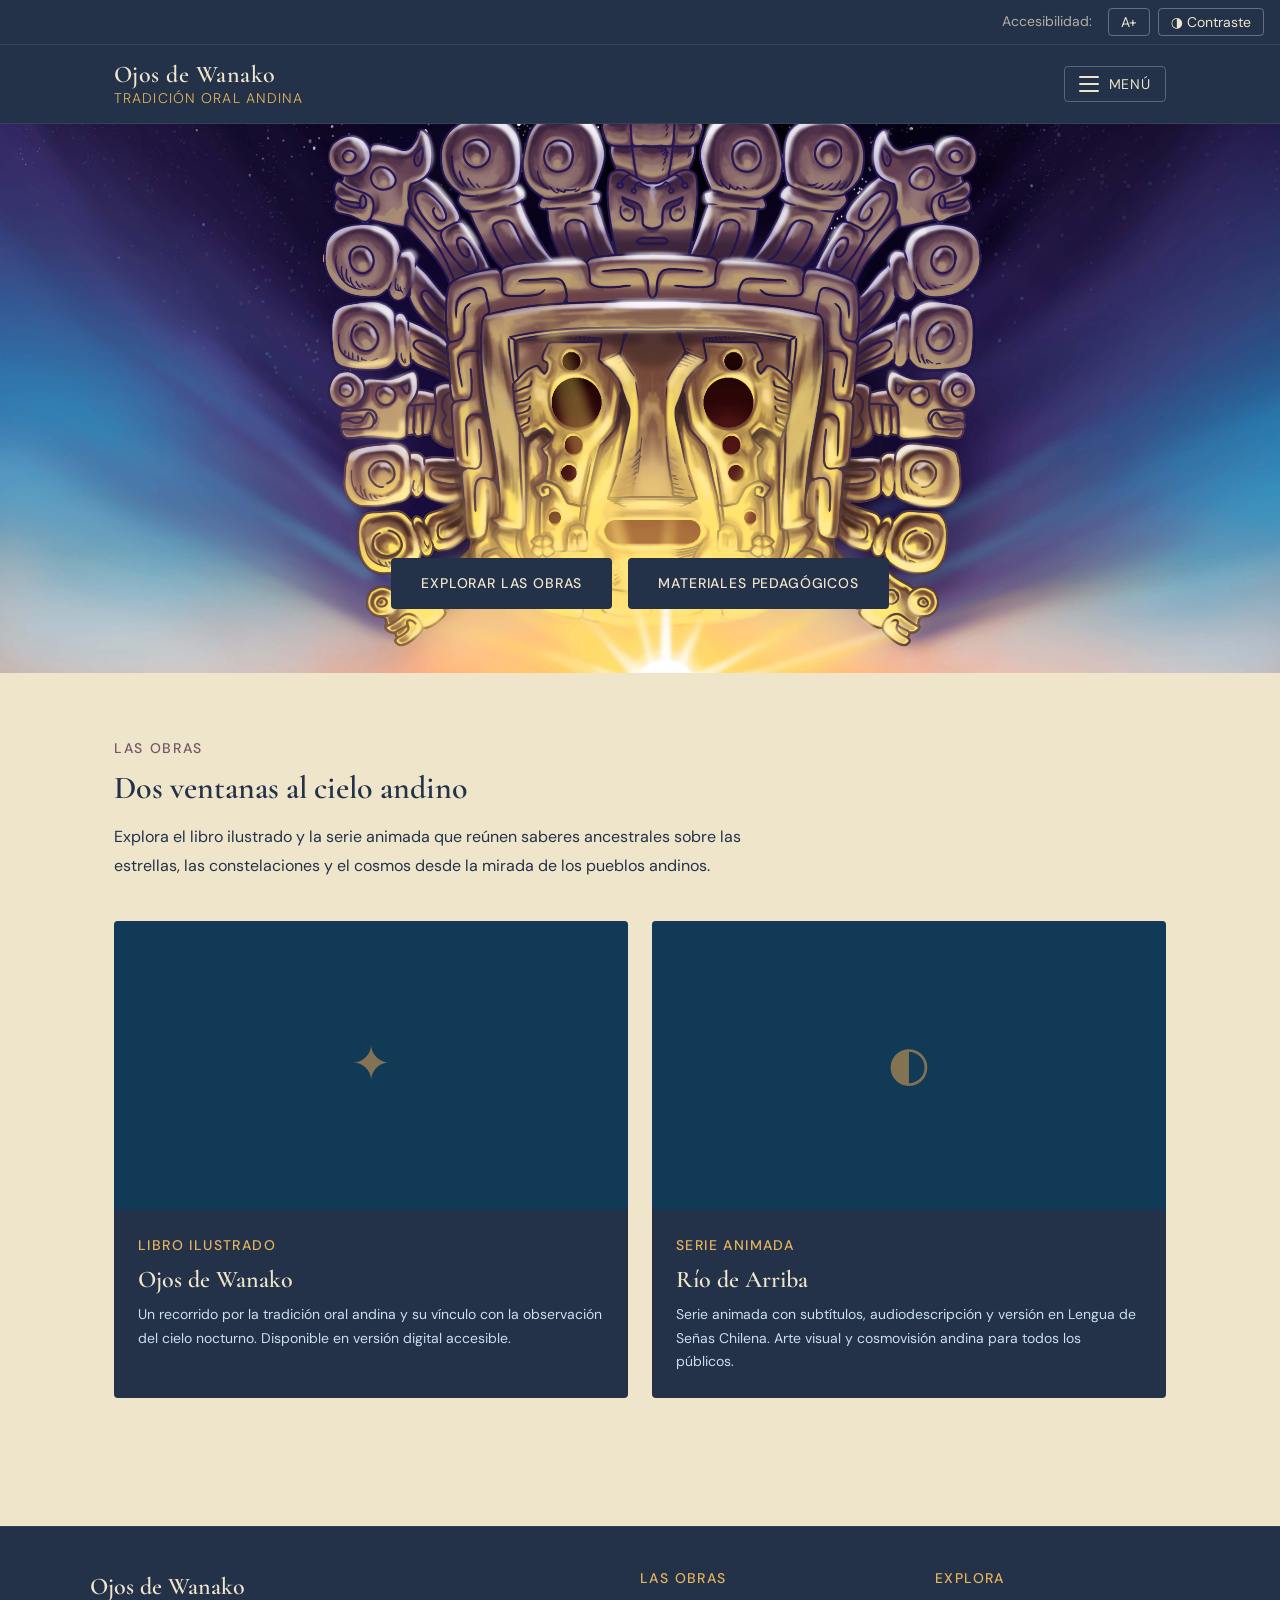
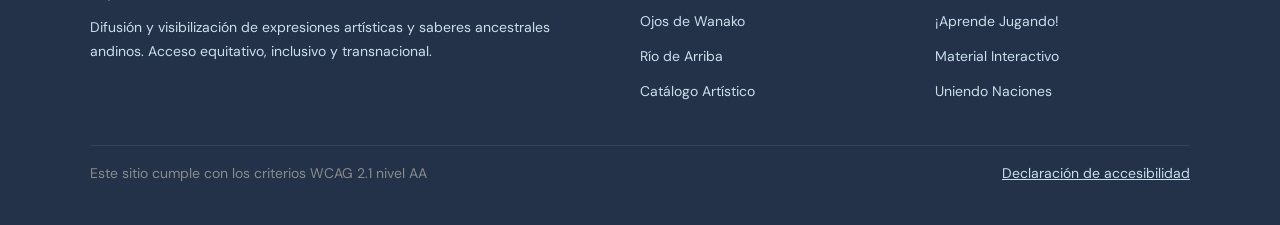
==== index.html @ 46d664fa "Primer commit" ====
<!DOCTYPE html>
<html lang="es">
<head>
  <meta charset="UTF-8">
  <meta name="viewport" content="width=device-width, initial-scale=1.0">
  <title>Ojos de Wanako — Tradición oral andina y el cielo nocturno</title>
  <meta name="description" content="Plataforma de difusión de las obras Ojos de Wanako y Río de Arriba, que ponen en valor la tradición oral andina sobre la observación del cielo nocturno.">
  <meta property="og:title" content="Ojos de Wanako">
  <meta property="og:description" content="Tradición oral andina y el cielo nocturno. Arte visual, animación y saberes ancestrales.">
  <meta property="og:type" content="website">

  <link rel="preconnect" href="https://fonts.googleapis.com">
  <link rel="preconnect" href="https://fonts.gstatic.com" crossorigin>
  <link href="https://fonts.googleapis.com/css2?family=Cormorant+Garamond:ital,wght@0,400;0,600;1,400&family=DM+Sans:wght@300;400;500&display=swap" rel="stylesheet">

  <!-- Hoja de estilos compartida -->
  <link rel="stylesheet" href="styles.css">

  <style>
    /* ============================================================
       ESTILOS ESPECÍFICOS DE INICIO
       Estilos específicos para esta página
       Todo lo compartido está en styles.css
    ============================================================ */

    /* HERO */
    .hero {
      background: var();
      background-image: url("assets/img/paisaje4.jpg");
      background-repeat: no-repeat;
      background-size: cover;
      background-position: center;
      color: var(--text-on-dark);
      padding: var(--space-xl) var(--space-md);
      text-align: center;
      position: relative;
      overflow: hidden;
    }

    .hero::before {
      content: '';
      position: absolute;
      inset: 0;
      background-image:
        radial-gradient(1px 1px at 20% 30%, rgba(228,180,92,0.6) 0%, transparent 100%),
        radial-gradient(1px 1px at 80% 10%, rgba(228,180,92,0.4) 0%, transparent 100%),
        radial-gradient(1.5px 1.5px at 50% 60%, rgba(228,180,92,0.5) 0%, transparent 100%),
        radial-gradient(1px 1px at 10% 80%, rgba(228,180,92,0.3) 0%, transparent 100%),
        radial-gradient(1px 1px at 90% 70%, rgba(228,180,92,0.4) 0%, transparent 100%),
        radial-gradient(1px 1px at 35% 15%, rgba(201,224,235,0.5) 0%, transparent 100%),
        radial-gradient(1px 1px at 65% 85%, rgba(201,224,235,0.3) 0%, transparent 100%),
        radial-gradient(2px 2px at 75% 40%, rgba(228,180,92,0.7) 0%, transparent 100%);
      pointer-events: none;
    }

    .hero__container {
      max-width: var(--max-width);
      margin: 0 auto;
      position: relative;
      z-index: 1;
    }

    .hero__eyebrow {
      font-size: var(--font-size-sm);
      font-weight: 400;
      letter-spacing: 0.15em;
      text-transform: uppercase;
      color: var(--color-dorado);
      margin-bottom: var(--space-sm);
      opacity: 0;
    }

    .hero__title {
      font-family: var(--font-display);
      font-size: clamp(2.5rem, 6vw, 5rem);
      font-weight: 600;
      line-height: 1.1;
      color: var(--color-crema);
      margin-bottom: var(--space-md);
      letter-spacing: 0.01em;
      opacity: 0;
    }

    .hero__title em {
      color: var(--color-dorado);
      font-style: italic;
      opacity: 0;
    }

    .hero__description {
      font-size: var(--font-size-lg);
      font-weight: 300;
      max-width: 600px;
      margin: 0 auto var(--space-lg);
      color: var(--color-celeste);
      line-height: 1.8;
      opacity: 0;
    }

    .hero__actions {
      display: flex;
      gap: var(--space-sm);
      justify-content: center;
      flex-wrap: wrap;
    }

    /* TARJETAS DE OBRAS */
    .obras-grid {
      display: grid;
      grid-template-columns: repeat(auto-fit, minmax(300px, 1fr));
      gap: var(--space-md);
      margin-top: var(--space-lg);
    }

    .obra-card {
      background: var(--bg-dark);
      color: var(--text-on-dark);
      border-radius: var(--radius);
      overflow: hidden;
      text-decoration: none;
      display: block;
      transition: transform var(--transition), box-shadow var(--transition);
    }

    .obra-card:hover {
      transform: translateY(-4px);
      box-shadow: 0 12px 32px rgba(1,68,102,0.25);
      color: var(--text-on-dark);
    }

    .obra-card__image {
      aspect-ratio: 16/9;
      background: var(--color-azul-mar);
      display: flex;
      align-items: center;
      justify-content: center;
      font-family: var(--font-display);
      font-size: 3rem;
      color: var(--color-dorado);
      opacity: 0.5;
    }

    .obra-card__body { padding: var(--space-md); }

    .obra-card__tag {
      font-size: var(--font-size-sm);
      font-weight: 500;
      letter-spacing: 0.1em;
      text-transform: uppercase;
      color: var(--color-dorado);
      margin-bottom: var(--space-xs);
    }

    .obra-card__title {
      font-family: var(--font-display);
      font-size: var(--font-size-xl);
      font-weight: 600;
      line-height: 1.2;
      margin-bottom: var(--space-xs);
      color: var(--color-crema);
    }

    .obra-card__desc {
      font-size: var(--font-size-sm);
      line-height: 1.7;
      color: var(--color-celeste);
    }
  </style>
</head>
<body>

  <a href="#contenido-principal" class="skip-link">Saltar al contenido principal</a>

  <div role="region" aria-label="Opciones de accesibilidad" class="a11y-bar">
    <span class="a11y-bar__label" aria-hidden="true">Accesibilidad:</span>
    <button class="a11y-btn" id="btn-texto" aria-pressed="false" aria-label="Aumentar tamaño del texto" onclick="toggleTextSize()">A+</button>
    <button class="a11y-btn" id="btn-contraste" aria-pressed="false" aria-label="Activar modo de alto contraste" onclick="toggleContrast()">◑ Contraste</button>
  </div>

  <!-- Overlay para cerrar el menú al hacer clic fuera -->
  <div class="nav-overlay" id="nav-overlay" aria-hidden="true" onclick="closeMenu()"></div>

  <header class="site-header" role="banner">
    <nav class="nav-container" aria-label="Navegación principal">
      <a href="/" class="site-logo" aria-label="Ojos de Wanako - ir al inicio">
        Ojos de Wanako
        <span>Tradición oral andina</span>
      </a>

      <button
        class="nav-toggle"
        id="nav-toggle"
        aria-controls="nav-menu"
        aria-expanded="false"
        aria-label="Abrir menú de navegación"
        onclick="toggleMenu()"
      >
        <span class="hamburger-icon" aria-hidden="true">
          <span></span>
          <span></span>
          <span></span>
        </span>
        <span class="nav-toggle__label">Menú</span>
      </button>

      <ul class="nav-menu" id="nav-menu" role="list">
        <li><a href="/" aria-current="page">Inicio</a></li>
        <li><a href="/ojos-de-wanako/">Ojos de Wanako</a></li>
        <li><a href="/rio-de-arriba/">Río de Arriba</a></li>
        <li><a href="/aprende-jugando/">¡Aprende Jugando!</a></li>
        <li><a href="/material-interactivo/">Material Interactivo</a></li>
        <li><a href="/catalogo-artistico/">Catálogo Artístico</a></li>
        <li><a href="/uniendo-naciones/">Uniendo Naciones</a></li>
      </ul>
    </nav>
  </header>

  <main id="contenido-principal" tabindex="-1">

    <section class="hero" aria-labelledby="hero-titulo">
      <div class="hero__container">
        <p class="hero__eyebrow">Arte visual · Tradición andina · Astronomía cultural</p>
        <h1 class="hero__title" id="hero-titulo">
          Ojos de Wanako<br>
          <em>& Río de Arriba</em>
        </h1>
        <p class="hero__description">
          Obras que ponen en valor la tradición oral andina sobre la observación del cielo nocturno, a través del arte visual, la animación y los saberes ancestrales.
        </p>
        <div class="hero__actions">
          <a href="/ojos-de-wanako/" class="btn btn--primary">Explorar las obras</a>
          <a href="/material-interactivo/" class="btn btn--primary">Materiales pedagógicos</a>
        </div>
      </div>
    </section>

    <section class="main-content" aria-labelledby="obras-titulo">
      <div class="section">
        <p class="section__label">Las obras</p>
        <h2 class="section__title" id="obras-titulo">Dos ventanas al cielo andino</h2>
        <p class="section__body">
          Explora el libro ilustrado y la serie animada que reúnen saberes ancestrales sobre las estrellas, las constelaciones y el cosmos desde la mirada de los pueblos andinos.
        </p>

        <div class="obras-grid">
          <a href="/ojos-de-wanako/" class="obra-card" aria-label="Ver Ojos de Wanako — libro ilustrado sobre tradición oral andina">
            <div class="obra-card__image" aria-hidden="true">✦</div>
            <div class="obra-card__body">
              <p class="obra-card__tag">Libro ilustrado</p>
              <h3 class="obra-card__title">Ojos de Wanako</h3>
              <p class="obra-card__desc">Un recorrido por la tradición oral andina y su vínculo con la observación del cielo nocturno. Disponible en versión digital accesible.</p>
            </div>
          </a>

          <a href="/rio-de-arriba/" class="obra-card" aria-label="Ver Río de Arriba — serie animada con audiodescripción y subtítulos">
            <div class="obra-card__image" aria-hidden="true">◐</div>
            <div class="obra-card__body">
              <p class="obra-card__tag">Serie animada</p>
              <h3 class="obra-card__title">Río de Arriba</h3>
              <p class="obra-card__desc">Serie animada con subtítulos, audiodescripción y versión en Lengua de Señas Chilena. Arte visual y cosmovisión andina para todos los públicos.</p>
            </div>
          </a>
        </div>
      </div>
    </section>

  </main>

  <footer class="site-footer" role="contentinfo">
    <div class="footer-container">
      <div>
        <p class="footer__brand">Ojos de Wanako</p>
        <p class="footer__tagline">Difusión y visibilización de expresiones artísticas y saberes ancestrales andinos. Acceso equitativo, inclusivo y transnacional.</p>
      </div>
      <nav aria-label="Las obras">
        <h2 class="footer__heading">Las obras</h2>
        <ul class="footer__links" role="list">
          <li><a href="/ojos-de-wanako/">Ojos de Wanako</a></li>
          <li><a href="/rio-de-arriba/">Río de Arriba</a></li>
          <li><a href="/catalogo-artistico/">Catálogo Artístico</a></li>
        </ul>
      </nav>
      <nav aria-label="Explora">
        <h2 class="footer__heading">Explora</h2>
        <ul class="footer__links" role="list">
          <li><a href="/aprende-jugando/">¡Aprende Jugando!</a></li>
          <li><a href="/material-interactivo/">Material Interactivo</a></li>
          <li><a href="/uniendo-naciones/">Uniendo Naciones</a></li>
        </ul>
      </nav>
    </div>
    <div class="footer__bottom">
      <p>Este sitio cumple con los criterios WCAG 2.1 nivel AA</p>
      <a href="/accesibilidad/">Declaración de accesibilidad</a>
    </div>
  </footer>

  <script>
    function toggleMenu() {
      const menu    = document.getElementById('nav-menu');
      const toggle  = document.getElementById('nav-toggle');
      const overlay = document.getElementById('nav-overlay');
      const isOpen  = menu.classList.toggle('is-open');
      overlay.classList.toggle('is-open', isOpen);
      toggle.setAttribute('aria-expanded', isOpen);
      toggle.setAttribute('aria-label', isOpen ? 'Cerrar menú de navegación' : 'Abrir menú de navegación');
    }

    function closeMenu() {
      const menu    = document.getElementById('nav-menu');
      const toggle  = document.getElementById('nav-toggle');
      const overlay = document.getElementById('nav-overlay');
      menu.classList.remove('is-open');
      overlay.classList.remove('is-open');
      toggle.setAttribute('aria-expanded', 'false');
      toggle.setAttribute('aria-label', 'Abrir menú de navegación');
    }

    // Cerrar menú con tecla Escape
    document.addEventListener('keydown', (e) => {
      if (e.key === 'Escape') closeMenu();
    });

    const textSizes = ['', 'text-large', 'text-xlarge'];
    let textIndex = 0;

    function toggleTextSize() {
      const html = document.documentElement;
      const btn  = document.getElementById('btn-texto');
      if (textSizes[textIndex]) html.classList.remove(textSizes[textIndex]);
      textIndex = (textIndex + 1) % textSizes.length;
      if (textSizes[textIndex]) html.classList.add(textSizes[textIndex]);
      btn.setAttribute('aria-pressed', textIndex !== 0);
      localStorage.setItem('textSize', textIndex);
    }

    function toggleContrast() {
      const body = document.body;
      const btn  = document.getElementById('btn-contraste');
      const isOn = body.classList.toggle('high-contrast');
      btn.setAttribute('aria-pressed', isOn);
      localStorage.setItem('highContrast', isOn);
    }

    (function restorePreferences() {
      const savedText     = localStorage.getItem('textSize');
      const savedContrast = localStorage.getItem('highContrast');
      if (savedText && savedText !== '0') {
        textIndex = parseInt(savedText);
        if (textSizes[textIndex]) {
          document.documentElement.classList.add(textSizes[textIndex]);
          document.getElementById('btn-texto').setAttribute('aria-pressed', 'true');
        }
      }
      if (savedContrast === 'true') {
        document.body.classList.add('high-contrast');
        document.getElementById('btn-contraste').setAttribute('aria-pressed', 'true');
      }
    })();
  </script>

</body>
</html>
---- styles.css ----
/*
 * ================================================================
 *  OJOS DE WANAKO — Hoja de estilos compartida
 *  styles.css
 *
 *  Instrucciones de uso:
 *  Enlazar en el <head> de CADA página, antes de cualquier
 *  <style> propio de la página:
 *
 *  <link rel="stylesheet" href="styles.css">
 *
 *  Contenido de este archivo:
 *  1. Variables CSS (paleta, tipografía, espaciado)
 *  2. Alto contraste
 *  3. Reset y base
 *  4. Accesibilidad (skip link, focus, sr-only)
 *  5. Barra de accesibilidad
 *  6. Header y navegación
 *  7. Cabecera de páginas interiores
 *  8. Contenido general (secciones, títulos)
 *  9. Nota de accesibilidad
 *  10. Botones
 *  11. Footer
 *  12. Responsive
 *
 *  Lo que NO está aquí (va en el <style> de cada página):
 *  — index.html     → hero, obras-grid, obra-card
 *  — ojos-de-wanako → pdf-viewer, audio-player
 *  — rio-de-arriba  → player, chapter-list, version-toggle
 * ================================================================
 */


/* ================================================================
   1. VARIABLES CSS
   Un solo lugar para cambiar colores, fuentes y tamaños
   en todo el sitio.
================================================================ */
:root {
  /* --- Paleta de colores --- */
  --color-azul-mar:   #014466;
  --color-azul-noche: #233149;
  --color-celeste:    #c9e0eb;
  --color-ciruela:    #765569;
  --color-dorado:     #e4b45c;
  --color-crema:      #eee5ca;

  /* --- Roles semánticos ---
     Usa siempre estos en el CSS, no los colores directos.
     Así el modo alto contraste funciona automáticamente. */
  --bg-primary:   var(--color-crema);
  --bg-secondary: var(--color-celeste);
  --bg-dark:      var(--color-azul-noche);
  --bg-accent:    var(--color-azul-mar);

  --text-primary:  var(--color-azul-noche);
  --text-on-dark:  var(--color-crema);
  --text-accent:   var(--color-dorado);
  --text-muted:    var(--color-ciruela);

  --border-color: rgba(35, 49, 73, 0.15);
  --focus-color:  var(--color-dorado);

  /* --- Tipografía --- */
  --font-display: 'Cormorant Garamond', Georgia, serif;
  --font-body:    'DM Sans', system-ui, sans-serif;

  /* --- Escala de texto en rem ---
     El usuario puede cambiar el tamaño base desde su navegador
     y todo el sitio escala proporcionalmente. */
  --font-size-base: 1rem;       /* 16px */
  --font-size-sm:   0.875rem;   /* 14px */
  --font-size-lg:   1.125rem;   /* 18px */
  --font-size-xl:   1.5rem;     /* 24px */
  --font-size-2xl:  2rem;       /* 32px */
  --font-size-3xl:  2.75rem;    /* 44px */

  /* --- Espaciado --- */
  --space-xs: 0.5rem;
  --space-sm: 1rem;
  --space-md: 1.5rem;
  --space-lg: 2.5rem;
  --space-xl: 4rem;

  /* --- Miscelánea --- */
  --radius:     4px;
  --radius-lg:  8px;
  --transition: 200ms ease;
  --max-width:  1100px;
}


/* ================================================================
   2. ALTO CONTRASTE
   Se activa añadiendo la clase .high-contrast al <body>
   mediante el botón de la barra de accesibilidad.
   Solo redefine las variables — todo el CSS se actualiza solo.
================================================================ */
body.high-contrast {
  --bg-primary:   #000000;
  --bg-secondary: #111111;
  --bg-dark:      #000000;
  --bg-accent:    #000000;

  --text-primary:  #ffffff;
  --text-on-dark:  #ffffff;
  --text-accent:   #ffff00;
  --text-muted:    #ffffff;

  --border-color: #ffffff;
  --focus-color:  #ffff00;
}


/* ================================================================
   3. RESET Y BASE
================================================================ */
*,
*::before,
*::after {
  box-sizing: border-box;
  margin: 0;
  padding: 0;
}

html {
  font-size: var(--font-size-base);
  scroll-behavior: smooth;
}

/* Tamaños de texto alternativos — activan con el botón A+ */
html.text-large  { font-size: 1.2rem; }
html.text-xlarge { font-size: 1.4rem; }

body {
  font-family: var(--font-body);
  font-size: var(--font-size-base);
  line-height: 1.7;
  color: var(--text-primary);
  background-color: var(--bg-primary);
  transition: background-color var(--transition), color var(--transition);
}

img {
  max-width: 100%;
  height: auto;
  display: block;
}

a {
  color: var(--color-azul-mar);
  transition: color var(--transition);
}

a:hover {
  color: var(--color-ciruela);
}


/* ================================================================
   4. ACCESIBILIDAD BASE

   IMPORTANTE: No eliminar ni sobreescribir estas reglas.
   Son la base que hace el sitio navegable por teclado
   y compatible con lectores de pantalla.
================================================================ */

/* Focus visible — indica dónde está el foco al navegar con Tab.
   Sin esto, los usuarios de teclado no saben dónde están. */
:focus-visible {
  outline: 3px solid var(--focus-color);
  outline-offset: 3px;
  border-radius: var(--radius);
}

/* Skip link — lo primero del <body> en cada página.
   Invisible para el mouse, aparece al presionar Tab.
   Permite a usuarios de teclado saltar directo al contenido. */
.skip-link {
  position: absolute;
  top: -100%;
  left: var(--space-sm);
  z-index: 9999;
  background: var(--color-dorado);
  color: var(--color-azul-noche);
  font-family: var(--font-body);
  font-weight: 500;
  font-size: var(--font-size-base);
  padding: var(--space-xs) var(--space-sm);
  border-radius: 0 0 var(--radius) var(--radius);
  text-decoration: none;
  transition: top var(--transition);
}

.skip-link:focus {
  top: 0;
  outline: 3px solid var(--color-azul-noche);
}

/* Visualmente oculto pero legible por lectores de pantalla.
   Usar para texto descriptivo que no debe verse en pantalla. */
.sr-only {
  position: absolute;
  width: 1px;
  height: 1px;
  padding: 0;
  margin: -1px;
  overflow: hidden;
  clip: rect(0, 0, 0, 0);
  white-space: nowrap;
  border: 0;
}


/* ================================================================
   5. BARRA DE ACCESIBILIDAD
   Aparece en la parte superior de cada página con los controles
   de tamaño de texto y alto contraste.
================================================================ */
.a11y-bar {
  background: var(--bg-dark);
  padding: var(--space-xs) var(--space-sm);
  display: flex;
  align-items: center;
  justify-content: flex-end;
  gap: var(--space-xs);
  border-bottom: 1px solid rgba(255, 255, 255, 0.1);
  flex-wrap: wrap;
}

.a11y-bar__label {
  font-size: var(--font-size-sm);
  color: var(--text-on-dark);
  margin-right: var(--space-xs);
  opacity: 0.7;
}

/* Botones de la barra de accesibilidad.
   También se usan en el visor de PDF como botones de control. */
.a11y-btn {
  background: transparent;
  border: 1px solid rgba(255, 255, 255, 0.3);
  color: var(--text-on-dark);
  font-family: var(--font-body);
  font-size: var(--font-size-sm);
  padding: 4px 12px;
  border-radius: var(--radius);
  cursor: pointer;
  transition: background var(--transition), border-color var(--transition);
  white-space: nowrap;
}

.a11y-btn:hover,
.a11y-btn[aria-pressed="true"] {
  background: var(--color-dorado);
  color: var(--color-azul-noche);
  border-color: var(--color-dorado);
}

.a11y-btn:disabled {
  opacity: 0.35;
  cursor: not-allowed;
}

.a11y-btn:disabled:hover {
  background: transparent;
  color: var(--text-on-dark);
  border-color: rgba(255, 255, 255, 0.3);
}


/* ================================================================
   6. HEADER Y NAVEGACIÓN PRINCIPAL
   Menú hamburguesa siempre visible — desktop y móvil.
================================================================ */
.site-header {
  background: var(--bg-dark);
  position: sticky;
  top: 0;
  z-index: 200;
  border-bottom: 1px solid rgba(255, 255, 255, 0.08);
}

.nav-container {
  max-width: var(--max-width);
  margin: 0 auto;
  padding: var(--space-sm) var(--space-md);
  display: flex;
  align-items: center;
  justify-content: space-between;
  gap: var(--space-md);
  position: relative;
}

/* Logo */
.site-logo {
  font-family: var(--font-display);
  font-size: var(--font-size-xl);
  font-weight: 600;
  color: var(--text-on-dark);
  text-decoration: none;
  letter-spacing: 0.02em;
  line-height: 1.2;
  flex-shrink: 0;
}

.site-logo span {
  display: block;
  font-size: var(--font-size-sm);
  font-family: var(--font-body);
  font-weight: 300;
  color: var(--color-dorado);
  letter-spacing: 0.08em;
  text-transform: uppercase;
}

.site-logo:hover { color: var(--color-crema); }

/* ---------------------------------------------------------------
   Botón hamburguesa — siempre visible en desktop y móvil
--------------------------------------------------------------- */
.nav-toggle {
  display: flex;
  align-items: center;
  gap: 10px;
  background: transparent;
  border: 1px solid rgba(255, 255, 255, 0.25);
  color: var(--text-on-dark);
  font-family: var(--font-body);
  font-size: var(--font-size-sm);
  letter-spacing: 0.06em;
  text-transform: uppercase;
  padding: 8px 14px;
  border-radius: var(--radius);
  cursor: pointer;
  transition: background var(--transition), border-color var(--transition);
  flex-shrink: 0;
}

.nav-toggle:hover {
  background: rgba(255, 255, 255, 0.08);
  border-color: rgba(255, 255, 255, 0.5);
}

.nav-toggle[aria-expanded="true"] {
  background: var(--color-dorado);
  border-color: var(--color-dorado);
  color: var(--color-azul-noche);
}

/* Icono de tres líneas — animado a X al abrir */
.hamburger-icon {
  display: flex;
  flex-direction: column;
  justify-content: center;
  gap: 5px;
  width: 20px;
  height: 16px;
  flex-shrink: 0;
}

.hamburger-icon span {
  display: block;
  height: 2px;
  width: 100%;
  background: currentColor;
  border-radius: 2px;
  transition:
    transform 250ms ease,
    opacity   250ms ease,
    width     250ms ease;
  transform-origin: center;
}

/* Animación ☰ → ✕ */
.nav-toggle[aria-expanded="true"] .hamburger-icon span:nth-child(1) {
  transform: translateY(7px) rotate(45deg);
}

.nav-toggle[aria-expanded="true"] .hamburger-icon span:nth-child(2) {
  opacity: 0;
  width: 0;
}

.nav-toggle[aria-expanded="true"] .hamburger-icon span:nth-child(3) {
  transform: translateY(-7px) rotate(-45deg);
}

/* ---------------------------------------------------------------
   Panel del menú desplegable
   Aparece como dropdown bajo el header al hacer clic
--------------------------------------------------------------- */
.nav-menu {
  display: none; /* oculto por defecto en TODOS los tamaños */
  position: absolute;
  top: calc(100% + 1px);
  right: 0;
  width: min(360px, 100vw);
  background: var(--color-azul-noche);
  border: 1px solid rgba(255, 255, 255, 0.1);
  border-top: 2px solid var(--color-dorado);
  border-radius: 0 0 var(--radius-lg) var(--radius-lg);
  box-shadow: 0 16px 40px rgba(0, 0, 0, 0.4);
  list-style: none;
  padding: var(--space-xs) 0;
  z-index: 200;
}

.nav-menu.is-open {
  display: block;
}

.nav-menu li {
  border-bottom: 1px solid rgba(255, 255, 255, 0.06);
}

.nav-menu li:last-child {
  border-bottom: none;
}

.nav-menu a {
  display: block;
  font-family: var(--font-body);
  font-size: var(--font-size-sm);
  font-weight: 400;
  color: var(--color-celeste);
  text-decoration: none;
  letter-spacing: 0.05em;
  text-transform: uppercase;
  padding: 14px var(--space-md);
  transition: background var(--transition), color var(--transition), padding-left var(--transition);
}

.nav-menu a:hover {
  background: rgba(255, 255, 255, 0.06);
  color: var(--color-dorado);
  padding-left: calc(var(--space-md) + 6px);
}

.nav-menu a[aria-current="page"] {
  color: var(--color-dorado);
  border-left: 3px solid var(--color-dorado);
  padding-left: calc(var(--space-md) - 3px);
  background: rgba(228, 180, 92, 0.08);
}

/* Overlay oscuro detrás del menú para cerrar al hacer clic fuera */
.nav-overlay {
  display: none;
  position: fixed;
  inset: 0;
  z-index: 150;
  background: rgba(0, 0, 0, 0.4);
  cursor: pointer;
}

.nav-overlay.is-open {
  display: block;
}


/* ================================================================
   7. CABECERA DE PÁGINAS INTERIORES
   Usada en ojos-de-wanako.html, rio-de-arriba.html
   y en cualquier página interior que se cree en el futuro.
   (El index usa .hero en su lugar.)
================================================================ */
.page-header {
  background: var(--bg-accent);
  color: var(--text-on-dark);
  padding: var(--space-lg) var(--space-md);
  text-align: center;
}

.page-header__container {
  max-width: var(--max-width);
  margin: 0 auto;
}

.page-header__eyebrow {
  font-size: var(--font-size-sm);
  letter-spacing: 0.15em;
  text-transform: uppercase;
  color: var(--color-dorado);
  margin-bottom: var(--space-xs);
}

.page-header__title {
  font-family: var(--font-display);
  font-size: clamp(2rem, 5vw, 3.5rem);
  font-weight: 600;
  color: var(--color-crema);
  margin-bottom: var(--space-sm);
}

.page-header__description {
  font-size: var(--font-size-lg);
  font-weight: 300;
  max-width: 640px;
  margin: 0 auto;
  color: var(--color-celeste);
  line-height: 1.8;
}

/* Badges de accesibilidad — usados en rio-de-arriba */
.a11y-badges {
  display: flex;
  justify-content: center;
  gap: var(--space-xs);
  flex-wrap: wrap;
  margin-top: var(--space-md);
}

.a11y-badge {
  display: inline-flex;
  align-items: center;
  gap: 6px;
  font-size: var(--font-size-sm);
  background: rgba(255, 255, 255, 0.1);
  color: var(--color-celeste);
  padding: 4px 12px;
  border-radius: 20px;
  border: 1px solid rgba(255, 255, 255, 0.2);
}


/* ================================================================
   8. CONTENIDO GENERAL — secciones y texto
   Estructura compartida para todas las páginas interiores.
================================================================ */
.main-content {
  max-width: var(--max-width);
  margin: 0 auto;
  padding: var(--space-xl) var(--space-md);
}

.section {
  margin-bottom: var(--space-xl);
}

/* Etiqueta pequeña sobre el título de sección */
.section__label {
  font-size: var(--font-size-sm);
  font-weight: 500;
  letter-spacing: 0.12em;
  text-transform: uppercase;
  color: var(--color-ciruela);
  margin-bottom: var(--space-xs);
}

.section__title {
  font-family: var(--font-display);
  font-size: var(--font-size-2xl);
  font-weight: 600;
  color: var(--text-primary);
  line-height: 1.2;
  margin-bottom: var(--space-sm);
}

.section__body {
  font-size: var(--font-size-base);
  line-height: 1.8;
  color: var(--text-primary);
  max-width: 680px;
  margin-bottom: var(--space-md);
}


/* ================================================================
   9. NOTA DE ACCESIBILIDAD
   Caja de aviso para orientar a usuarios sobre alternativas
   accesibles. Usada en ojos-de-wanako y rio-de-arriba.
================================================================ */
.a11y-note {
  background: var(--bg-secondary);
  border-left: 4px solid var(--color-azul-mar);
  border-radius: var(--radius);
  padding: var(--space-sm) var(--space-md);
  font-size: var(--font-size-sm);
  line-height: 1.7;
  color: var(--text-primary);
  margin-top: var(--space-sm);
}

.a11y-note strong {
  color: var(--color-azul-mar);
}

body.high-contrast .a11y-note {
  border-left-color: var(--text-accent);
}

body.high-contrast .a11y-note strong {
  color: var(--text-accent);
}


/* ================================================================
   10. BOTONES
   Usados en todas las páginas.
================================================================ */
.btn {
  display: inline-block;
  font-family: var(--font-body);
  font-size: var(--font-size-sm);
  font-weight: 500;
  letter-spacing: 0.06em;
  text-transform: uppercase;
  text-decoration: none;
  padding: 0.75rem 1.75rem;
  border-radius: var(--radius);
  border: 2px solid transparent;
  cursor: pointer;
  transition:
    background var(--transition),
    color var(--transition),
    border-color var(--transition);
}

/* Botón principal — dorado sobre azul noche */
.btn--primary {
  background: var(--color-azul-noche);
  color: var(--color-crema);
  border-color: var(--color-azul-noche);
}

.btn--primary:hover {
  background: var(--color-crema);
  border-color: var(--color-crema);
  color: var(--color-azul-noche);
}

/* Botón secundario — contorno, sin relleno */
.btn--outline {
  background: transparent;
  color: var(--color-azul-mar);
  border-color: var(--color-azul-mar);
}

.btn--outline:hover {
  background: var(--color-azul-mar);
  color: var(--color-crema);
}

/* Variante sobre fondo oscuro */
.btn--outline-light {
  background: transparent;
  color: var(--color-crema);
  border-color: rgba(238, 229, 202, 0.5);
}

.btn--outline-light:hover {
  background: rgba(238, 229, 202, 0.1);
  border-color: var(--color-crema);
  color: var(--color-crema);
}


/* ================================================================
   11. FOOTER
================================================================ */
.site-footer {
  background: var(--bg-dark);
  color: var(--text-on-dark);
  padding: var(--space-lg) var(--space-md);
  border-top: 1px solid rgba(255, 255, 255, 0.08);
}

.footer-container {
  max-width: var(--max-width);
  margin: 0 auto;
  display: grid;
  grid-template-columns: 2fr 1fr 1fr;
  gap: var(--space-lg);
}

.footer__brand {
  font-family: var(--font-display);
  font-size: var(--font-size-xl);
  font-weight: 600;
  color: var(--color-crema);
  margin-bottom: var(--space-xs);
}

.footer__tagline {
  font-size: var(--font-size-sm);
  color: var(--color-celeste);
  line-height: 1.7;
  margin-bottom: var(--space-sm);
}

.footer__heading {
  font-family: var(--font-body);
  font-size: var(--font-size-sm);
  font-weight: 500;
  letter-spacing: 0.1em;
  text-transform: uppercase;
  color: var(--color-dorado);
  margin-bottom: var(--space-sm);
}

.footer__links {
  list-style: none;
  display: flex;
  flex-direction: column;
  gap: var(--space-xs);
}

.footer__links a {
  font-size: var(--font-size-sm);
  color: var(--color-celeste);
  text-decoration: none;
  transition: color var(--transition);
}

.footer__links a:hover {
  color: var(--color-dorado);
}

.footer__bottom {
  max-width: var(--max-width);
  margin: var(--space-lg) auto 0;
  padding-top: var(--space-sm);
  border-top: 1px solid rgba(255, 255, 255, 0.08);
  display: flex;
  justify-content: space-between;
  align-items: center;
  flex-wrap: wrap;
  gap: var(--space-xs);
  font-size: var(--font-size-sm);
  color: rgba(238, 229, 202, 0.5);
}

.footer__bottom a {
  color: var(--color-celeste);
  font-size: var(--font-size-sm);
}


/* ================================================================
   12. RESPONSIVE

   Breakpoints:
   — 900px: layouts de dos columnas pasan a una
   — 768px: footer pasa a una columna
   — 600px: menú hamburguesa activo
================================================================ */

/* Tablets */
@media (max-width: 768px) {
  .footer-container {
    grid-template-columns: 1fr;
    gap: var(--space-md);
  }

  .footer__bottom {
    flex-direction: column;
    text-align: center;
  }

  .a11y-bar {
    justify-content: center;
  }

  .a11y-bar__label {
    width: 100%;
    text-align: center;
    margin-right: 0;
  }
}

/* Móvil — el panel del menú ocupa todo el ancho */
@media (max-width: 600px) {
  .nav-menu {
    width: 100%;
    border-radius: 0;
    right: 0;
    left: 0;
  }

  /* Ocultar texto "Menú" en pantallas muy pequeñas, dejar solo el icono */
  .nav-toggle__label {
    display: none;
  }
}
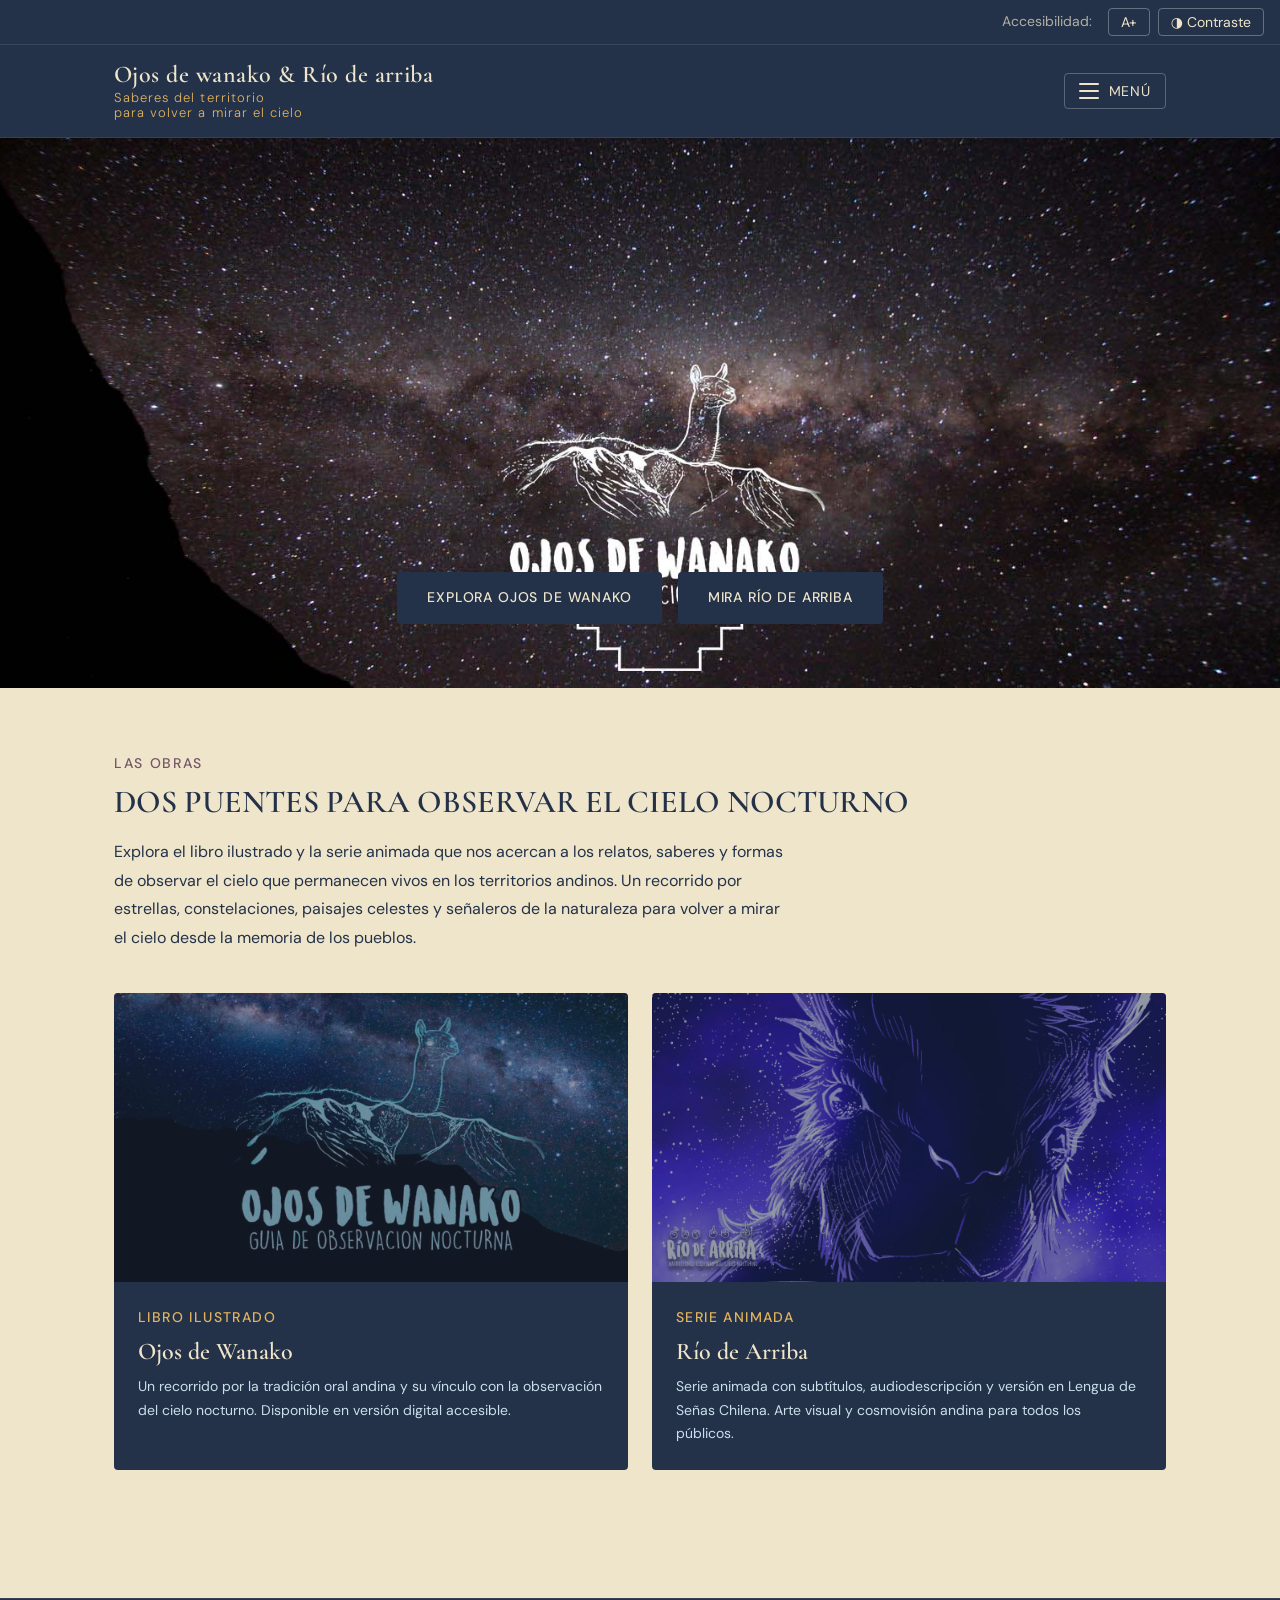
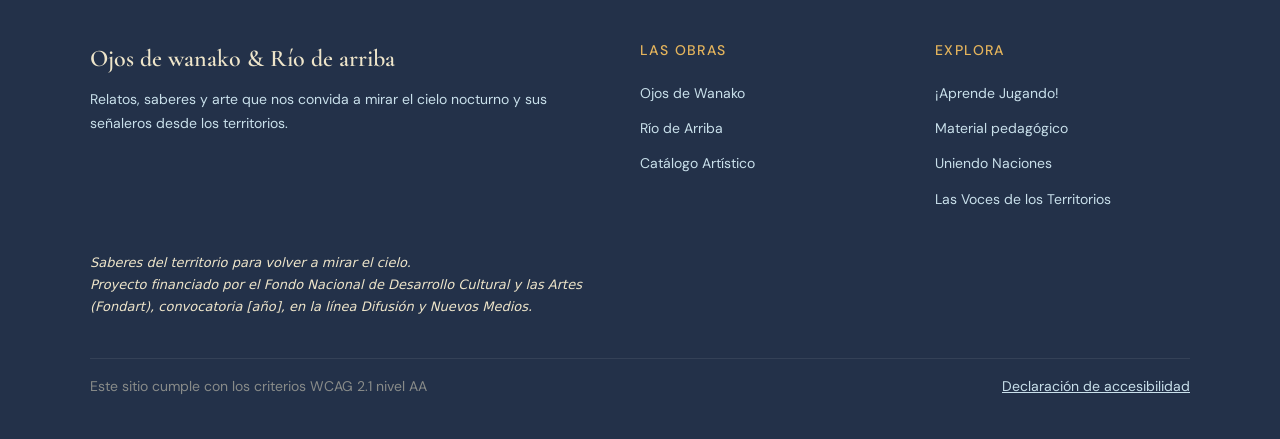
==== commit bae1443a: "actualizacion 07/10/26" ====
--- a/index.html
+++ b/index.html
@@ -26,7 +26,8 @@
     /* HERO */
     .hero {
       background: var();
-      background-image: url("assets/img/paisaje4.jpg");
+      background-image: url("assets/img/poster_inicio04.jpg");
+      background-attachment: fixed;
       background-repeat: no-repeat;
       background-size: cover;
       background-position: center;
@@ -120,12 +121,15 @@
       text-decoration: none;
       display: block;
       transition: transform var(--transition), box-shadow var(--transition);
+      transition: 500ms;
     }
 
     .obra-card:hover {
       transform: translateY(-4px);
       box-shadow: 0 12px 32px rgba(1,68,102,0.25);
       color: var(--text-on-dark);
+      opacity: 0.95;
+      transition: 500ms;
     }
 
     .obra-card__image {
@@ -137,6 +141,7 @@
       font-family: var(--font-display);
       font-size: 3rem;
       color: var(--color-dorado);
+      transition: 300ms;
       opacity: 0.5;
     }
 
@@ -182,9 +187,9 @@
 
   <header class="site-header" role="banner">
     <nav class="nav-container" aria-label="Navegación principal">
-      <a href="/" class="site-logo" aria-label="Ojos de Wanako - ir al inicio">
-        Ojos de Wanako
-        <span>Tradición oral andina</span>
+      <a href="./" class="site-logo" aria-label="Ojos de Wanako - ir al inicio">
+        Ojos de wanako & Río de arriba 
+        <span>Saberes del territorio </br> para volver a mirar el cielo</span>
       </a>
 
       <button
@@ -204,13 +209,14 @@
       </button>
 
       <ul class="nav-menu" id="nav-menu" role="list">
-        <li><a href="/" aria-current="page">Inicio</a></li>
-        <li><a href="/ojos-de-wanako/">Ojos de Wanako</a></li>
+        <li><a href="./" aria-current="page">Inicio</a></li>
+           <li><a href="/ojos-de-wanako/">Ojos de Wanako</a></li>
         <li><a href="/rio-de-arriba/">Río de Arriba</a></li>
-        <li><a href="/aprende-jugando/">¡Aprende Jugando!</a></li>
-        <li><a href="/material-interactivo/">Material Interactivo</a></li>
+        <li><a href="/material-pedagogico/">Material Pedagógico</a></li>
+        <li><a href="./aprende-jugando/">¡Aprende Jugando!</a></li>
+      <li><a href="/uniendo-naciones/">Uniendo Naciones</a></li>
+        <li><a href="/voces-territorios/">Las Voces de los Territorios</a></li>
         <li><a href="/catalogo-artistico/">Catálogo Artístico</a></li>
-        <li><a href="/uniendo-naciones/">Uniendo Naciones</a></li>
       </ul>
     </nav>
   </header>
@@ -228,8 +234,8 @@
           Obras que ponen en valor la tradición oral andina sobre la observación del cielo nocturno, a través del arte visual, la animación y los saberes ancestrales.
         </p>
         <div class="hero__actions">
-          <a href="/ojos-de-wanako/" class="btn btn--primary">Explorar las obras</a>
-          <a href="/material-interactivo/" class="btn btn--primary">Materiales pedagógicos</a>
+          <a href="./ojos-de-wanako/" class="btn btn--primary">Explora Ojos de Wanako</a>
+          <a href="./material-interactivo/" class="btn btn--primary">Mira Río de Arriba</a>
         </div>
       </div>
     </section>
@@ -237,14 +243,18 @@
     <section class="main-content" aria-labelledby="obras-titulo">
       <div class="section">
         <p class="section__label">Las obras</p>
-        <h2 class="section__title" id="obras-titulo">Dos ventanas al cielo andino</h2>
+        <h2 class="section__title" id="obras-titulo">DOS PUENTES PARA OBSERVAR EL CIELO NOCTURNO</h2>
         <p class="section__body">
-          Explora el libro ilustrado y la serie animada que reúnen saberes ancestrales sobre las estrellas, las constelaciones y el cosmos desde la mirada de los pueblos andinos.
+          Explora el libro ilustrado y la serie animada que nos acercan a los relatos, saberes y formas de observar el cielo que permanecen vivos en los 
+          territorios andinos. Un recorrido por estrellas, constelaciones, paisajes celestes y señaleros de la naturaleza para volver a mirar el cielo 
+          desde la memoria de los pueblos.
         </p>
 
         <div class="obras-grid">
-          <a href="/ojos-de-wanako/" class="obra-card" aria-label="Ver Ojos de Wanako — libro ilustrado sobre tradición oral andina">
-            <div class="obra-card__image" aria-hidden="true">✦</div>
+          <a href="./ojos-de-wanako/" class="obra-card" aria-label="Ver Ojos de Wanako — libro ilustrado sobre tradición oral andina">
+            <div class="obra-card__image"  aria-hidden="true">
+              <img src="./assets/img/portada_libro.jpg">
+            </div>
             <div class="obra-card__body">
               <p class="obra-card__tag">Libro ilustrado</p>
               <h3 class="obra-card__title">Ojos de Wanako</h3>
@@ -252,8 +262,10 @@
             </div>
           </a>
 
-          <a href="/rio-de-arriba/" class="obra-card" aria-label="Ver Río de Arriba — serie animada con audiodescripción y subtítulos">
-            <div class="obra-card__image" aria-hidden="true">◐</div>
+          <a href="./rio-de-arriba/" class="obra-card" aria-label="Ver Río de Arriba — serie animada con audiodescripción y subtítulos">
+            <div class="obra-card__image" aria-hidden="true">
+              <img src="./assets/img/portada_serie.jpg">
+            </div>
             <div class="obra-card__body">
               <p class="obra-card__tag">Serie animada</p>
               <h3 class="obra-card__title">Río de Arriba</h3>
@@ -269,29 +281,36 @@
   <footer class="site-footer" role="contentinfo">
     <div class="footer-container">
       <div>
-        <p class="footer__brand">Ojos de Wanako</p>
-        <p class="footer__tagline">Difusión y visibilización de expresiones artísticas y saberes ancestrales andinos. Acceso equitativo, inclusivo y transnacional.</p>
+        <p class="footer__brand">Ojos de wanako & Río de arriba </p>
+        <p class="footer__tagline">Relatos, saberes y arte que nos convida a mirar el cielo nocturno y sus señaleros desde los territorios.</p>
       </div>
       <nav aria-label="Las obras">
         <h2 class="footer__heading">Las obras</h2>
         <ul class="footer__links" role="list">
-          <li><a href="/ojos-de-wanako/">Ojos de Wanako</a></li>
-          <li><a href="/rio-de-arriba/">Río de Arriba</a></li>
-          <li><a href="/catalogo-artistico/">Catálogo Artístico</a></li>
+          <li><a href="./ojos-de-wanako/">Ojos de Wanako</a></li>
+          <li><a href="./rio-de-arriba/">Río de Arriba</a></li>
+          <li><a href="./catalogo-artistico/">Catálogo Artístico</a></li>
         </ul>
       </nav>
       <nav aria-label="Explora">
         <h2 class="footer__heading">Explora</h2>
         <ul class="footer__links" role="list">
-          <li><a href="/aprende-jugando/">¡Aprende Jugando!</a></li>
-          <li><a href="/material-interactivo/">Material Interactivo</a></li>
-          <li><a href="/uniendo-naciones/">Uniendo Naciones</a></li>
+          <li><a href="./aprende-jugando/">¡Aprende Jugando!</a></li>
+          <li><a href="./material-pedagogico/">Material pedagógico</a></li>
+          <li><a href="./uniendo-naciones/">Uniendo Naciones</a></li>
+          <li><a href="./voces-territorio">Las Voces de los Territorios</a></li>
         </ul>
       </nav>
+       <p class="footer_detail">Saberes del territorio para volver a mirar el cielo. </br>
+        Proyecto financiado por el Fondo Nacional de Desarrollo
+           Cultural y las Artes (Fondart), convocatoria [año], en la
+           línea Difusión y Nuevos Medios.
+       </p>
     </div>
     <div class="footer__bottom">
+      
       <p>Este sitio cumple con los criterios WCAG 2.1 nivel AA</p>
-      <a href="/accesibilidad/">Declaración de accesibilidad</a>
+      <a href="./accesibilidad/">Declaración de accesibilidad</a>
     </div>
   </footer>
 
--- a/styles.css
+++ b/styles.css
@@ -1,11 +1,12 @@
 /*
  * ================================================================
- *  OJOS DE WANAKO — Hoja de estilos compartida
+ *  OJOS DE WANAKO — Hoja de estilos
  *  styles.css
  *
  *  Instrucciones de uso:
  *  Enlazar en el <head> de CADA página, antes de cualquier
  *  <style> propio de la página:
+ *  Alguntas páginas pueden tener su propio <style>
  *
  *  <link rel="stylesheet" href="styles.css">
  *
@@ -24,16 +25,16 @@
  *  12. Responsive
  *
  *  Lo que NO está aquí (va en el <style> de cada página):
- *  — index.html     → hero, obras-grid, obra-card
- *  — ojos-de-wanako → pdf-viewer, audio-player
- *  — rio-de-arriba  → player, chapter-list, version-toggle
+ *  — index.html     > hero, obras-grid, obra-card
+ *  — ojos-de-wanako > pdf-viewer, audio-player
+ *  — rio-de-arriba  > player, chapter-list(modificar cuando por el orden correct), version-toggle
  * ================================================================
  */
 
 
 /* ================================================================
    1. VARIABLES CSS
-   Un solo lugar para cambiar colores, fuentes y tamaños
+   configuraciñon genera de variables: colores, fuentes y tamaños
    en todo el sitio.
 ================================================================ */
 :root {
@@ -69,6 +70,8 @@
      El usuario puede cambiar el tamaño base desde su navegador
      y todo el sitio escala proporcionalmente. */
   --font-size-base: 1rem;       /* 16px */
+  --font-size-xxsm: 0.75rem;    /* 12px Evitar usar este tamaño al ser demasiado pequeño*/ 
+  --font-size-xsm:  0.8125rem;  /* 13px */
   --font-size-sm:   0.875rem;   /* 14px */
   --font-size-lg:   1.125rem;   /* 18px */
   --font-size-xl:   1.5rem;     /* 24px */
@@ -160,7 +163,7 @@
 /* ================================================================
    4. ACCESIBILIDAD BASE
 
-   IMPORTANTE: No eliminar ni sobreescribir estas reglas.
+   ***IMPORTANTE***: No eliminar ni sobreescribir estas reglas.
    Son la base que hace el sitio navegable por teclado
    y compatible con lectores de pantalla.
 ================================================================ */
@@ -306,12 +309,12 @@
 
 .site-logo span {
   display: block;
-  font-size: var(--font-size-sm);
+  font-size: var(--font-size-xsm);
   font-family: var(--font-body);
   font-weight: 300;
   color: var(--color-dorado);
   letter-spacing: 0.08em;
-  text-transform: uppercase;
+  /* text-transform: uppercase; */
 }
 
 .site-logo:hover { color: var(--color-crema); }
@@ -731,6 +734,11 @@
   color: rgba(238, 229, 202, 0.5);
 }
 
+.footer_detail {
+  font-size: var(--font-size-xsm);
+  font-style: italic;
+}
+
 .footer__bottom a {
   color: var(--color-celeste);
   font-size: var(--font-size-sm);
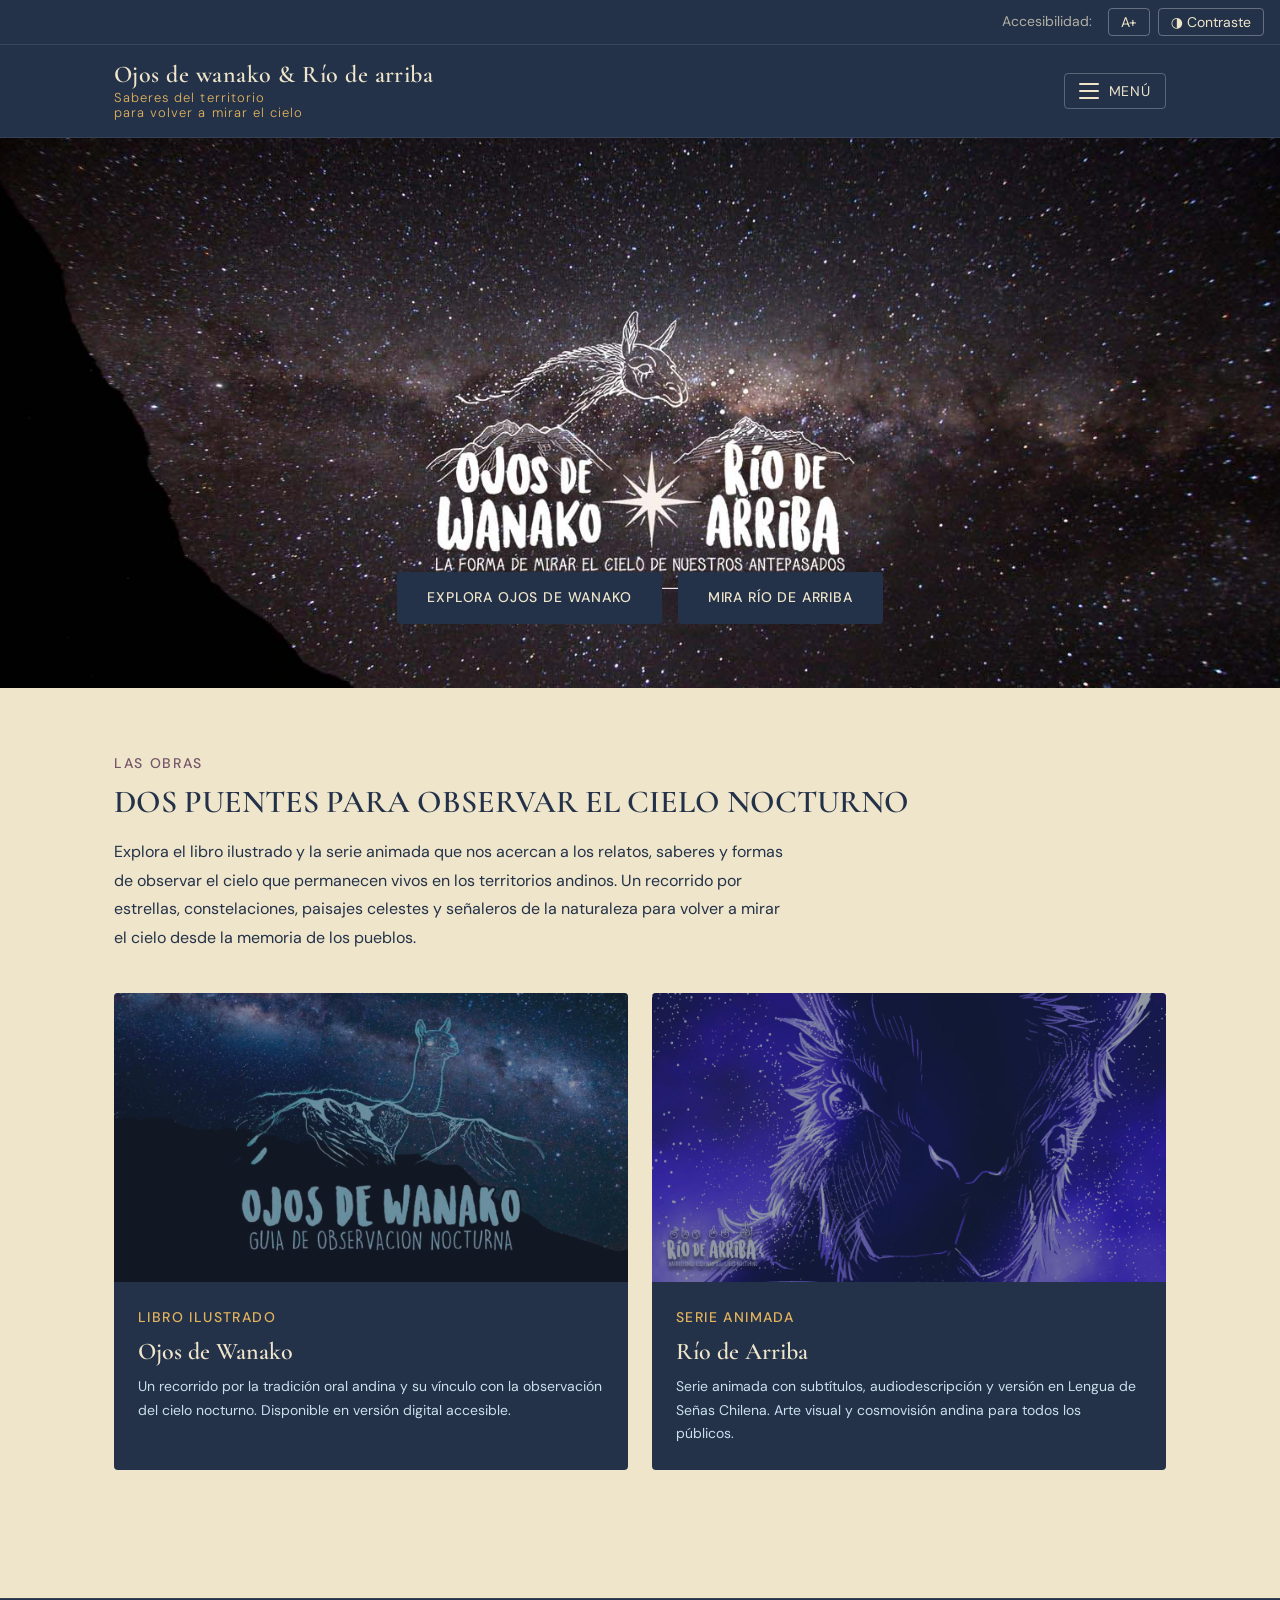
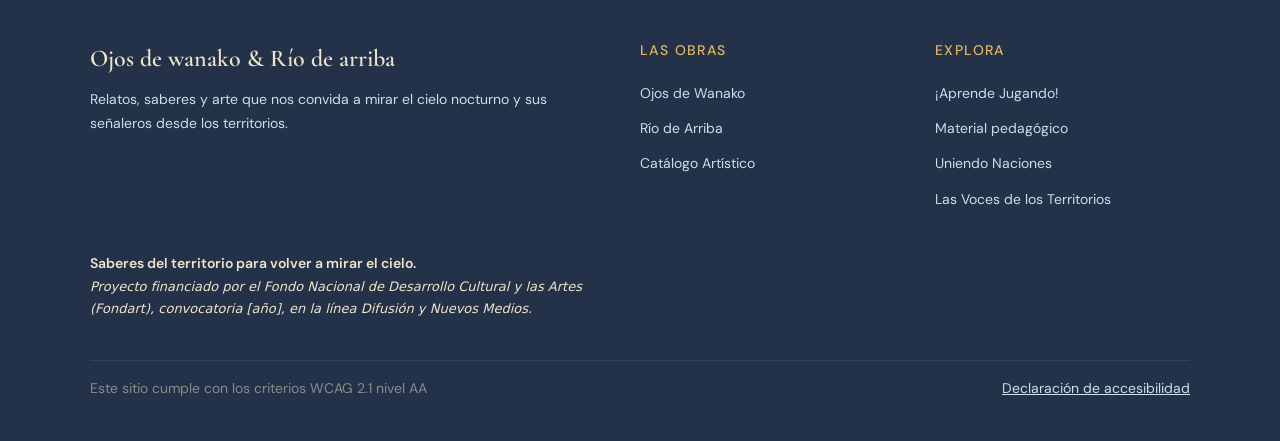
==== commit 122ddeeb: "08/10/26" ====
--- a/index.html
+++ b/index.html
@@ -210,13 +210,13 @@
 
       <ul class="nav-menu" id="nav-menu" role="list">
         <li><a href="./" aria-current="page">Inicio</a></li>
-           <li><a href="/ojos-de-wanako/">Ojos de Wanako</a></li>
-        <li><a href="/rio-de-arriba/">Río de Arriba</a></li>
-        <li><a href="/material-pedagogico/">Material Pedagógico</a></li>
+           <li><a href="./ojos-de-wanako/">Ojos de Wanako</a></li>
+        <li><a href="./rio-de-arriba/">Río de Arriba</a></li>
+        <li><a href="./material-pedagogico/">Material Pedagógico</a></li>
         <li><a href="./aprende-jugando/">¡Aprende Jugando!</a></li>
-      <li><a href="/uniendo-naciones/">Uniendo Naciones</a></li>
-        <li><a href="/voces-territorios/">Las Voces de los Territorios</a></li>
-        <li><a href="/catalogo-artistico/">Catálogo Artístico</a></li>
+        <li><a href="./uniendo-naciones/">Uniendo Naciones</a></li>
+        <li><a href="./voces-territorios/">Las Voces de los Territorios</a></li>
+        <li><a href="./catalogo-artistico/">Catálogo Artístico</a></li>
       </ul>
     </nav>
   </header>
@@ -301,11 +301,17 @@
           <li><a href="./voces-territorio">Las Voces de los Territorios</a></li>
         </ul>
       </nav>
-       <p class="footer_detail">Saberes del territorio para volver a mirar el cielo. </br>
-        Proyecto financiado por el Fondo Nacional de Desarrollo
-           Cultural y las Artes (Fondart), convocatoria [año], en la
-           línea Difusión y Nuevos Medios.
-       </p>
+      <div>
+        <p class="footer_detail_t">
+          Saberes del territorio para volver a mirar el cielo. 
+        </p>
+        <p class="footer_detail"> 
+          Proyecto financiado por el Fondo Nacional de Desarrollo
+          Cultural y las Artes (Fondart), convocatoria [año], en la
+          línea Difusión y Nuevos Medios.
+        </p>   
+
+      </div>
     </div>
     <div class="footer__bottom">
       
--- a/styles.css
+++ b/styles.css
@@ -466,7 +466,7 @@
    7. CABECERA DE PÁGINAS INTERIORES
    Usada en ojos-de-wanako.html, rio-de-arriba.html
    y en cualquier página interior que se cree en el futuro.
-   (El index usa .hero en su lugar.)
+   (El index(home) usa .hero en su lugar.)
 ================================================================ */
 .page-header {
   background: var(--bg-accent);
@@ -496,7 +496,7 @@
   margin-bottom: var(--space-sm);
 }
 
-.page-header__description {
+.page-header__description_title {
   font-size: var(--font-size-lg);
   font-weight: 300;
   max-width: 640px;
@@ -504,6 +504,49 @@
   color: var(--color-celeste);
   line-height: 1.8;
 }
+
+.page-header__description {
+  font-size: var(--font-size-sm);
+  font-weight: 300;
+  max-width: 640px;
+  margin: 0 auto;
+  color: var(--color-celeste);
+  line-height: 1.5;
+}
+
+.star_wanako {
+  margin-top: 10px;
+  margin-bottom: 10px;
+}
+
+.credits_title {
+  font-size: var(--font-size-lg);
+  font-weight: 700;
+  max-width: 640px;
+  color: var(--color-azul-noche);
+  line-height: 1.5;
+  margin-bottom: 10px;
+}
+
+.credits_subtitle {
+  
+  font-size: var(--font-size-base);
+  font-weight: 1000;
+  color: var(--color-azul-noche);
+  line-height: 1.5;
+  margin-top: 10px;
+}
+
+.credits_text {
+  font-size: var(--font-size-sm);
+  font-weight: 400;
+  max-width: 640px;
+  color: var(--color-azul-mar);
+  line-height: 1.5;
+}
+
+
+
 
 /* Badges de accesibilidad — usados en rio-de-arriba */
 .a11y-badges {
@@ -737,6 +780,13 @@
 .footer_detail {
   font-size: var(--font-size-xsm);
   font-style: italic;
+  font-weight: 200;
+}
+
+.footer_detail_t {
+  font-size: var(--font-size-sm);
+  font-weight: 600;
+  
 }
 
 .footer__bottom a {
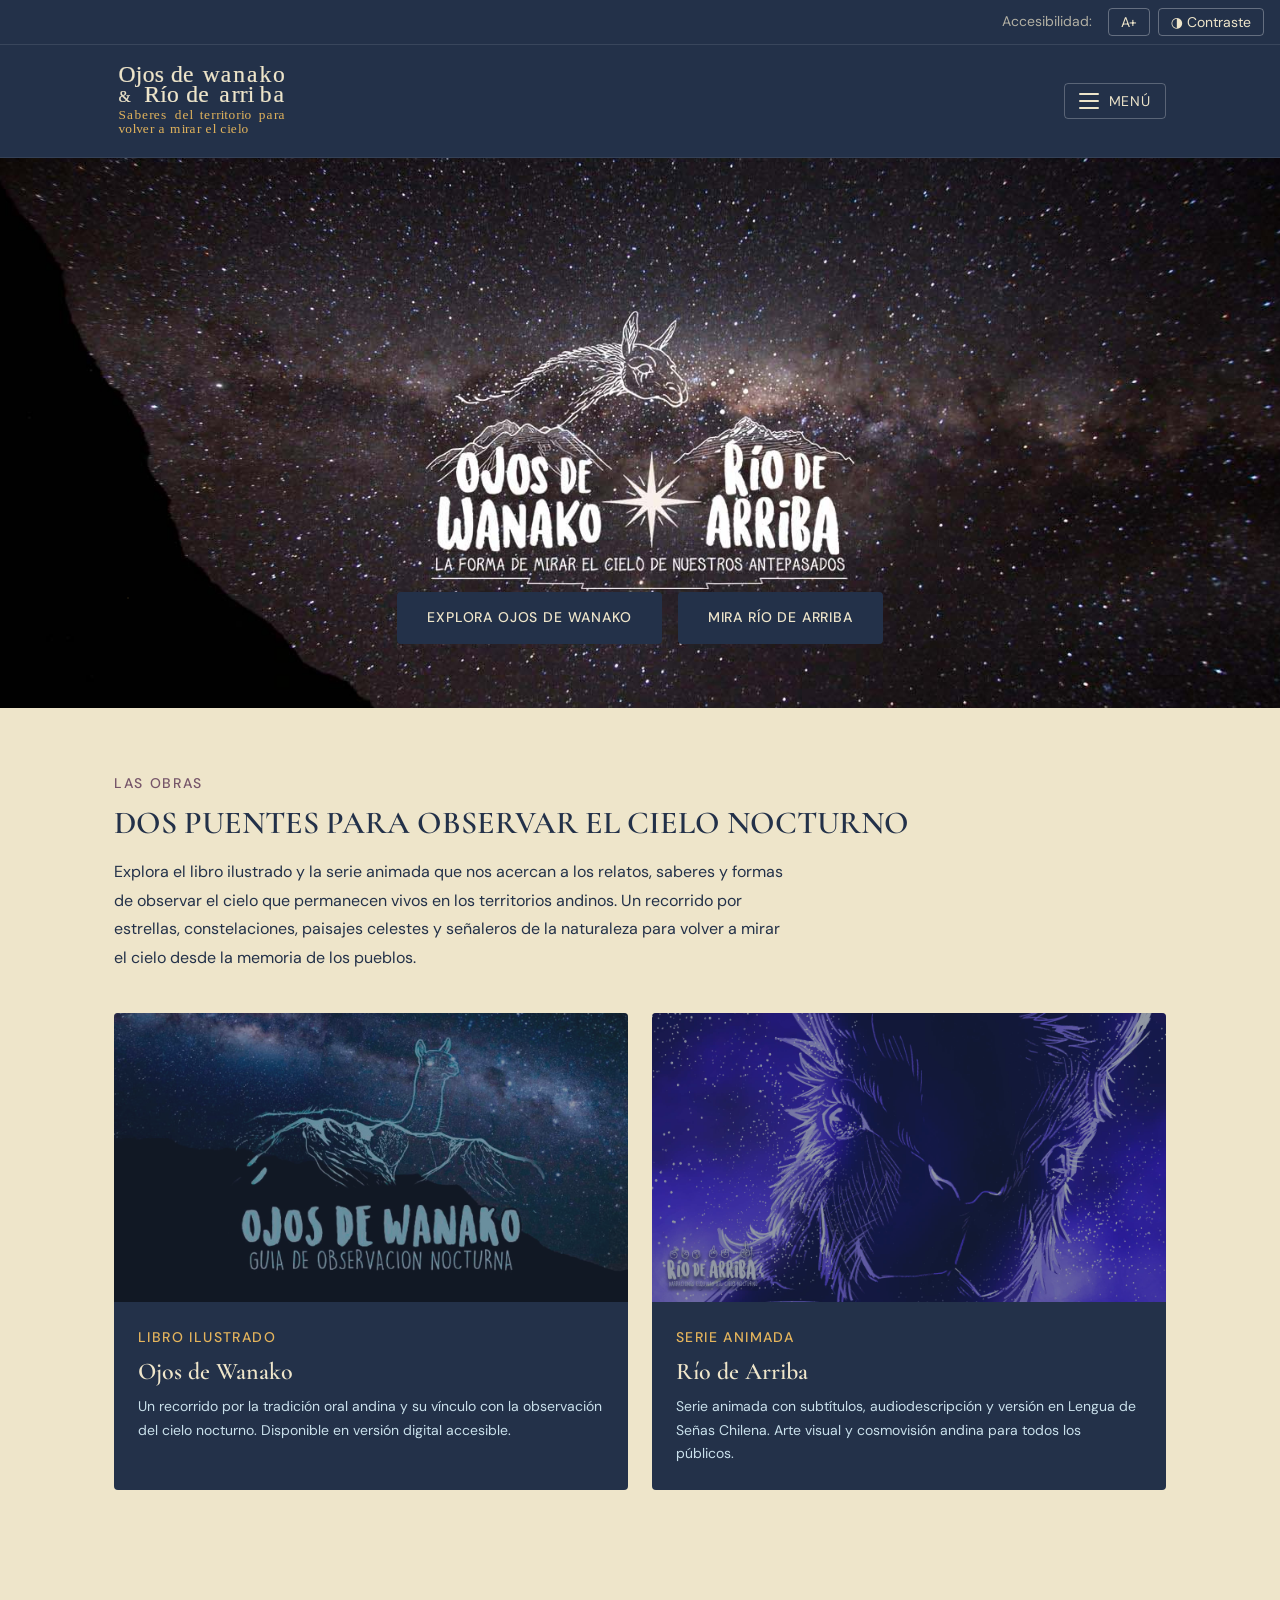
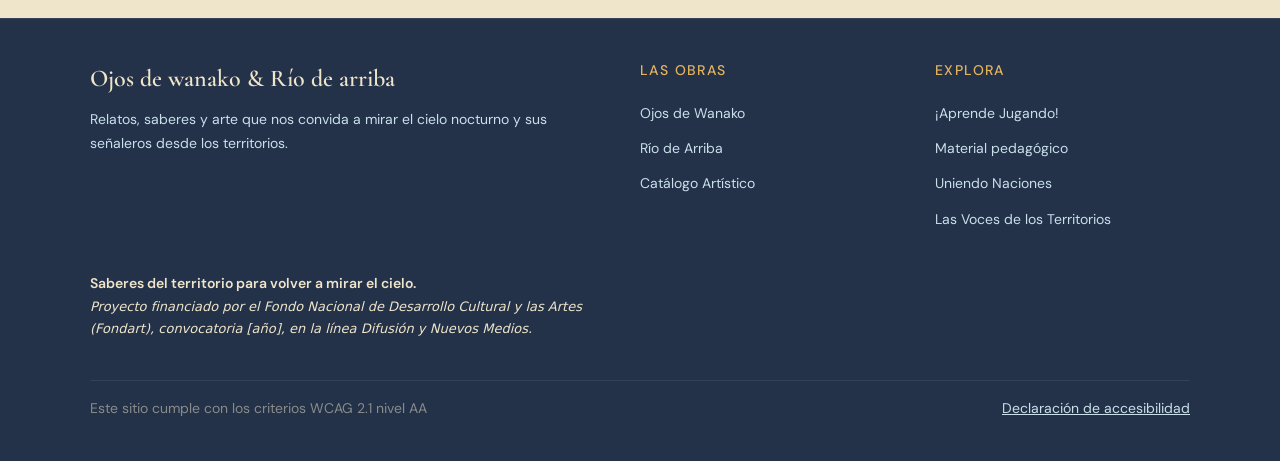
==== commit feeef22f: "actualizacion 18/11/26" ====
--- a/index.html
+++ b/index.html
@@ -9,6 +9,7 @@
   <meta property="og:description" content="Tradición oral andina y el cielo nocturno. Arte visual, animación y saberes ancestrales.">
   <meta property="og:type" content="website">
 
+  <link rel="icon" href="./assets/img/favicon02.png" type="image/x-icon">
   <link rel="preconnect" href="https://fonts.googleapis.com">
   <link rel="preconnect" href="https://fonts.gstatic.com" crossorigin>
   <link href="https://fonts.googleapis.com/css2?family=Cormorant+Garamond:ital,wght@0,400;0,600;1,400&family=DM+Sans:wght@300;400;500&display=swap" rel="stylesheet">
@@ -24,19 +25,33 @@
     ============================================================ */
 
     /* HERO */
-    .hero {
-      background: var();
-      background-image: url("assets/img/poster_inicio04.jpg");
-      background-attachment: fixed;
-      background-repeat: no-repeat;
-      background-size: cover;
-      background-position: center;
-      color: var(--text-on-dark);
-      padding: var(--space-xl) var(--space-md);
-      text-align: center;
-      position: relative;
-      overflow: hidden;
-    }
+.hero {
+  background-color: #1f2a44;
+  background-image: url("assets/img/poster_inicio04.jpg");
+  background-repeat: no-repeat;
+  background-size: cover;
+  background-position: center;
+  color: var(--text-on-dark);
+  padding: var(--space-xl) var(--space-md);
+  text-align: center;
+  position: relative;
+  overflow: hidden;
+}
+
+/* Celular: versión vertical centrada en el logo */
+@media (max-width: 899px) {
+  .hero {
+    background-image: url("assets/img/poster_inicio04-mobile.jpg");
+    background-position: center center;
+  }
+}
+
+/* Escritorio: mantiene el efecto de fondo fijo */
+@media (min-width: 900px) {
+  .hero {
+    background-attachment: fixed;
+  }
+}
 
     .hero::before {
       content: '';
@@ -187,10 +202,16 @@
 
   <header class="site-header" role="banner">
     <nav class="nav-container" aria-label="Navegación principal">
-      <a href="./" class="site-logo" aria-label="Ojos de Wanako - ir al inicio">
-        Ojos de wanako & Río de arriba 
+
+      <a href="./" class="site-logo">
+      <img src="./assets/img/logo2.svg" alt="Ojos de Wanako y Río de Arriba, ir al inicio" class="site-logo__img">
+      </a>
+
+  <!--     <a href="./" class="site-logo" aria-label="Ojos de Wanako - ir al inicio">
+        Ojos de wanako & </br> Río de arriba 
         <span>Saberes del territorio </br> para volver a mirar el cielo</span>
       </a>
+      <img src="./assets/img/logoojosdewanako-12.svg" class="logo-svg" > -->
 
       <button
         class="nav-toggle"
--- a/styles.css
+++ b/styles.css
@@ -184,7 +184,7 @@
   top: -100%;
   left: var(--space-sm);
   z-index: 9999;
-  background: var(--color-dorado);
+  ground: var(--color-dorado);
   color: var(--color-azul-noche);
   font-family: var(--font-body);
   font-weight: 500;
@@ -296,6 +296,10 @@
 }
 
 /* Logo */
+
+.site-logo__img { height: 80px; width: auto; max-width: 100%; }
+@media (max-width: 600px) { .site-logo__img { height: 60px; } }
+
 .site-logo {
   font-family: var(--font-display);
   font-size: var(--font-size-xl);
@@ -394,7 +398,17 @@
    Aparece como dropdown bajo el header al hacer clic
 --------------------------------------------------------------- */
 .nav-menu {
-  display: none; /* oculto por defecto en TODOS los tamaños */
+  /* Animación del menú desplegable */
+  display: block;
+  opacity: 0;
+  visibility: hidden;
+  transform: translateY(-20px);
+  pointer-events: none;
+  transition:
+    opacity     220ms ease,
+    transform   900ms ease,
+    visibility  220ms ease;
+/*--------------------------------------------------------------*/
   position: absolute;
   top: calc(100% + 1px);
   right: 0;
@@ -410,7 +424,10 @@
 }
 
 .nav-menu.is-open {
-  display: block;
+  opacity: 1;
+  visibility: visible;
+  transform: translateY(0);
+  pointer-events: auto;
 }
 
 .nav-menu li {
